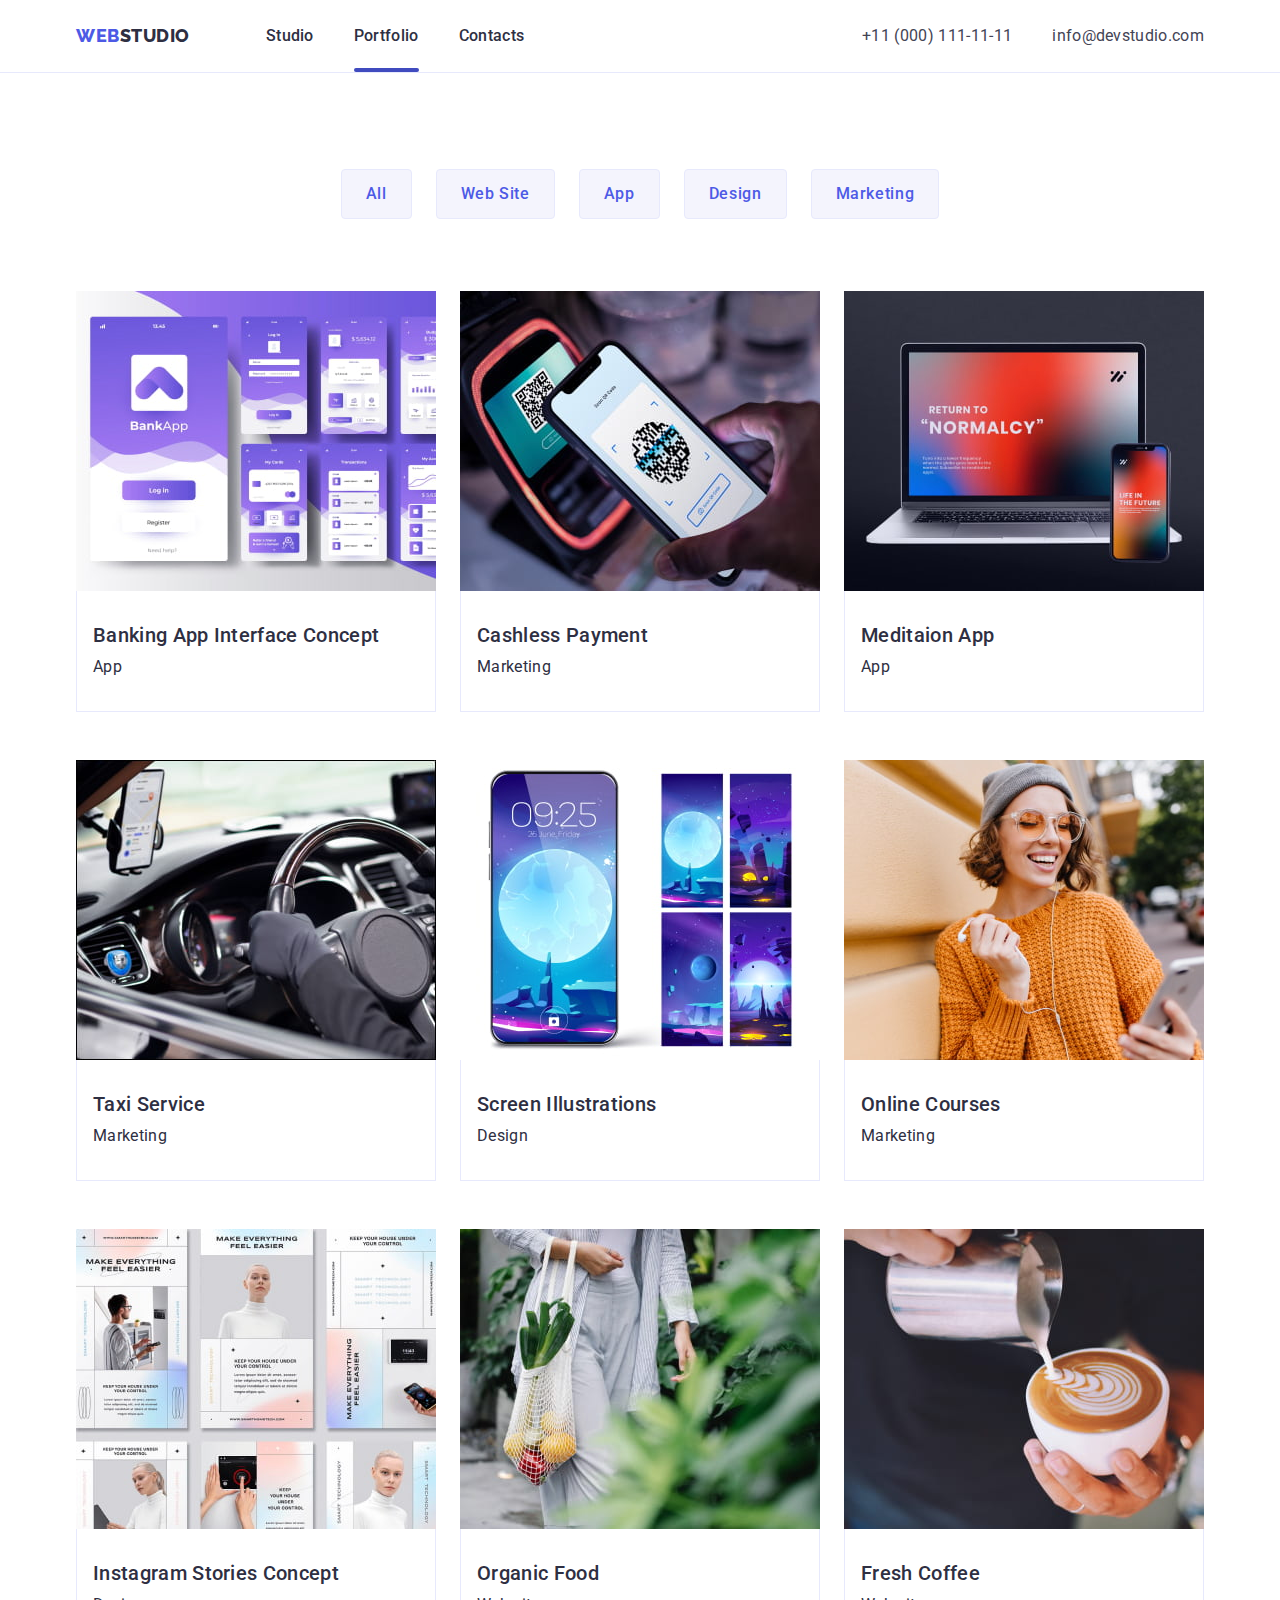
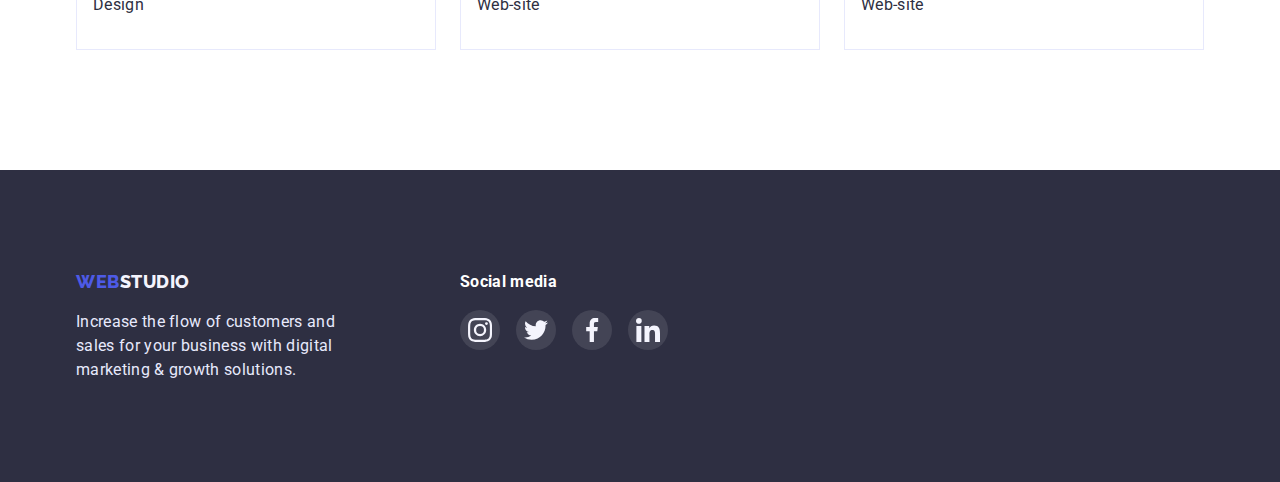
==== portfolio.html @ d9a96823 "Initial commit" ====
<!DOCTYPE html>
<html lang="en">
  <head>
    <meta charset="UTF-8" />
    <meta http-equiv="X-UA-Compatible" content="IE=edge" />
    <meta name="viewport" content="width=device-width, initial-scale=1.0" />
    <title>Portfolio</title>
    <link
      rel="stylesheet"
      href="https://cdn.jsdelivr.net/npm/modern-normalize@1.1.0/modern-normalize.min.css"
    />
    <link rel="preconnect" href="https://fonts.googleapis.com" />
    <link rel="preconnect" href="https://fonts.gstatic.com" crossorigin />
    <link
      href="https://fonts.googleapis.com/css2?family=Raleway:wght@800&family=Roboto:wght@400;500;700;900&display=swap"
      rel="stylesheet"
    />
    <link rel="stylesheet" href="./css/styles.css" />
  </head>
  <body>
    <header class="header">
      <div class="container flex-header">
        <div class="flex-logo-nav">
          <a href="./index.html" class="logo"
            ><span class="logo-web">Web</span>studio</a
          >
          <nav>
            <ul class="list-nav">
              <li class="item">
                <a href="./index.html" class="nav-site">Studio</a>
              </li>
              <li class="item line-after">
                <a href="./portfolio.html" class="nav-site">Portfolio</a>
              </li>
              <li class="item"><a href="" class="nav-site">Contacts</a></li>
            </ul>
          </nav>
        </div>
        <ul class="link-contacts">
          <li>
            <a href="tel:+110001111111" class="link-tel">+11 (000) 111-11-11</a>
          </li>
          <li>
            <a href="mailto:info@devstudio.com" class="link-mail"
              >info@devstudio.com</a
            >
          </li>
        </ul>
      </div>
    </header>
    <main>
      <section class="section portfolio-section">
        <div class="container selection">
          <h1 class="hidden">Portfolio</h1>
          <ul class="list">
            <li class="list-item">
              <button type="button" class="btn-portfolio">All</button>
            </li>
            <li class="list-item">
              <button type="button" class="btn-portfolio">Web Site</button>
            </li>
            <li class="list-item">
              <button type="button" class="btn-portfolio">App</button>
            </li>
            <li class="list-item">
              <button type="button" class="btn-portfolio">Design</button>
            </li>
            <li class="list-item">
              <button type="button" class="btn-portfolio">Marketing</button>
            </li>
          </ul>
          <ul class="portfolio">
            <li class="item">
              <a href="" class="">
                <div class="opacity">
                  <p class="text">
                    14 Stylish and User-Friendly App Design Concepts · Task
                    Manager App · Calorie Tracker App · Exotic Fruit Ecommerce
                    App · Cloud Storage App
                  </p>
                </div>
                <img
                  class=""
                  src="./images/portfolio/app-banking.jpg"
                  alt="Image bank application"
                  width="360"
                  height="300"
                />
                <div class="name-card">
                  <h2 class="subtitel">Banking App Interface Concept</h2>
                  <p class="subtitel-text">App</p>
                </div>
              </a>
            </li>
            <li class="item">
              <a href="" class="">
                <div class="opacity">
                  <p class="text">
                    14 Stylish and User-Friendly App Design Concepts · Task
                    Manager App · Calorie Tracker App · Exotic Fruit Ecommerce
                    App · Cloud Storage App
                  </p>
                </div>

                <img
                  src="./images/portfolio/marketing-payment.jpg"
                  alt="Image of non-cash settlement"
                  width="360"
                  height="300"
                />
                <div class="name-card">
                  <h2 class="subtitel">Cashless Payment</h2>
                  <p class="subtitel-text">Marketing</p>
                </div>
              </a>
            </li>
            <li class="item">
              <a href="" class="">
                <div class="opacity">
                  <p class="text">
                    14 Stylish and User-Friendly App Design Concepts · Task
                    Manager App · Calorie Tracker App · Exotic Fruit Ecommerce
                    App · Cloud Storage App
                  </p>
                </div>

                <img
                  src="./images/portfolio/app-meditation.jpg"
                  alt="Image meditaion app"
                  width="360"
                  height="300"
                />
                <div class="name-card">
                  <h2 class="subtitel">Meditaion App</h2>
                  <p class="subtitel-text">App</p>
                </div>
              </a>
            </li>
            <li class="item">
              <a href="" class="">
                <div class="opacity">
                  <p class="text">
                    14 Stylish and User-Friendly App Design Concepts · Task
                    Manager App · Calorie Tracker App · Exotic Fruit Ecommerce
                    App · Cloud Storage App
                  </p>
                </div>

                <img
                  src="./images/portfolio/marceting-taxi-service.jpg"
                  alt="Image taxi service"
                  width="360"
                  height="300"
                />
                <div class="name-card">
                  <h2 class="subtitel">Taxi Service</h2>
                  <p class="subtitel-text">Marketing</p>
                </div>
              </a>
            </li>
            <li class="item">
              <a href="" class="">
                <div class="opacity">
                  <p class="text">
                    14 Stylish and User-Friendly App Design Concepts · Task
                    Manager App · Calorie Tracker App · Exotic Fruit Ecommerce
                    App · Cloud Storage App
                  </p>
                </div>

                <img
                  src="./images/portfolio/design-screen.jpg"
                  alt="Image screen illustrations"
                  width="360"
                  height="300"
                />
                <div class="name-card">
                  <h2 class="subtitel">Screen Illustrations</h2>
                  <p class="subtitel-text">Design</p>
                </div>
              </a>
            </li>
            <li class="item">
              <a href="" class="">
                <div class="opacity">
                  <p class="text">
                    14 Stylish and User-Friendly App Design Concepts · Task
                    Manager App · Calorie Tracker App · Exotic Fruit Ecommerce
                    App · Cloud Storage App
                  </p>
                </div>

                <img
                  src="./images/portfolio/marceting-online.jpg"
                  alt="Image online courses"
                  width="360"
                  height="300"
                />
                <div class="name-card">
                  <h2 class="subtitel">Online Courses</h2>
                  <p class="subtitel-text">Marketing</p>
                </div>
              </a>
            </li>
            <li class="item">
              <a href="" class="">
                <div class="opacity">
                  <p class="text">
                    14 Stylish and User-Friendly App Design Concepts · Task
                    Manager App · Calorie Tracker App · Exotic Fruit Ecommerce
                    App · Cloud Storage App
                  </p>
                </div>

                <img
                  src="./images/portfolio/design-instagram.jpg"
                  alt="Image instagram stories concept"
                  width="360"
                  height="300"
                />
                <div class="name-card">
                  <h2 class="subtitel">Instagram Stories Concept</h2>
                  <p class="subtitel-text">Design</p>
                </div>
              </a>
            </li>
            <li class="item">
              <a href="" class="">
                <div class="opacity">
                  <p class="text">
                    14 Stylish and User-Friendly App Design Concepts · Task
                    Manager App · Calorie Tracker App · Exotic Fruit Ecommerce
                    App · Cloud Storage App
                  </p>
                </div>

                <img
                  src="./images/portfolio/website-organic.jpg"
                  alt="Image organic food"
                  width="360"
                  height="300"
                />
                <div class="name-card">
                  <h2 class="subtitel">Organic Food</h2>
                  <p class="subtitel-text">Web-site</p>
                </div>
              </a>
            </li>
            <li class="item">
              <a href="" class="">
                <div class="opacity">
                  <p class="text">
                    14 Stylish and User-Friendly App Design Concepts · Task
                    Manager App · Calorie Tracker App · Exotic Fruit Ecommerce
                    App · Cloud Storage App
                  </p>
                </div>

                <img
                  src="./images/portfolio/website-fresh.jpg"
                  alt="Image fresh coffee"
                  width="360"
                  height="300"
                />
                <div class="name-card">
                  <h2 class="subtitel">Fresh Coffee</h2>
                  <p class="subtitel-text">Web-site</p>
                </div>
              </a>
            </li>
          </ul>
        </div>
      </section>
    </main>
    <footer class="footer">
      <div class="container fotter-flex">
        <div class="div-text">
          <a href="./index.html" class="logo-footer"
            ><span class="logo-web">Web</span>studio</a
          >
          <p class="footer-text">
            Increase the flow of customers and sales for your business with
            digital marketing & growth solutions.
          </p>
        </div>
        <div class="div-media">
          <h2 class="titel-media">Social media</h2>
          <ul class="list">
            <li class="item">
              <a href="" class="link">
                <svg>
                  <use href="./images/icons.svg#icon-instagram"></use>
                </svg>
              </a>
            </li>
            <li class="item">
              <a href="" class="link">
                <svg>
                  <use href="./images/icons.svg#icon-twitter"></use>
                </svg>
              </a>
            </li>
            <li class="item">
              <a href="" class="link">
                <svg>
                  <use href="./images/icons.svg#icon-facebook"></use>
                </svg>
              </a>
            </li>
            <li class="item">
              <a href="" class="link">
                <svg>
                  <use href="./images/icons.svg#icon-linkedin"></use>
                </svg>
              </a>
            </li>
          </ul>
        </div>
      </div>
    </footer>
  </body>
</html>
---- css/styles.css ----
:root {
  --background-color: #e5e5e5;
  --primary-brand: #4d5ae5;
  --pressed-state: #404bbf;
  --dark: #2e2f42;
  --success: #31d0aa;
  --text: #434455;
  --subtle-text: #8e8f99;
  --accent: #e7e9fc;
  --light: #f4f4fd;
  --modal-overlay: #2e2f42;
  --hero-background: #2e2f42;
  --margin-right-img: 24px;
}

body {
  color: var(--text);
  font-size: 16px;
  font-family: "Roboto", sans-serif;
  line-height: 1.5;
  letter-spacing: 0.02em;
  transition: ease-in;
}
ul {
  margin: 0;
  padding: 0;
  list-style: none;
}
img {
  display: block;
}
button {
  cursor: pointer;
}
h1,
h2,
h3,
h4,
h5,
h6,
p {
  margin: 0;
  color: var(--dark);
}
a {
  color: currentColor;
  text-decoration: none;
}
.container {
  width: 1158px;
  margin-right: auto;
  margin-left: auto;
  padding-right: 15px;
  padding-left: 15px;
}
.hidden {
  position: absolute;
  overflow: hidden;
  clip: rect(0 0 0 0);
  width: 1px;
  height: 1px;
  margin: -1px;
  padding: 0;
  border: 0;
  white-space: nowrap;
  clip-path: inset(100%);
}

.titel {
  margin-bottom: 72px;

  font-size: 36px;
  line-height: 1.11;
  text-align: center;
  text-transform: capitalize;
}
.list {
  display: flex;
}
.section {
  padding-top: 120px;
  padding-bottom: 120px;
}

/* header */

.header {
  border-bottom: 1px solid #e7e9fc;
}
.flex-header {
  display: flex;
}
.flex-logo-nav {
  display: flex;
}
.logo {
  padding-top: 24px;
  padding-bottom: 24px;
  color: var(--dark);
  font-weight: 800;
  font-size: 18px;

  font-family: "Raleway", sans-serif;
  line-height: 1.33;
  letter-spacing: 0.03em;
  text-transform: uppercase;
}

.logo-web {
  color: var(--primary-brand);
}
.list-nav {
  display: flex;
  margin-left: 76px;
}
.list-nav .item:not(:last-child) {
  margin-right: 40px;
}
.line-after {
  position: relative;
}
.line-after::after {
  content: "";
  position: absolute;
  bottom: 0;
  display: inline-flex;
  width: 100%;
  height: 4px;
  margin: 0;
  padding: 0;
  border-radius: 2px;
  background-color: var(--pressed-state);
}

.nav-site {
  display: block;
  padding-top: 24px;
  padding-bottom: 24px;
  color: var(--dark);
  font-weight: 500;
  transition-timing-function: cubic-bezier(0.4, 0, 0.2, 1);
  transition-duration: 250ms;
  transition-property: color;
}

.nav-site:hover,
.nav-site:focus {
  color: var(--pressed-state);
}
.link-contacts {
  display: flex;
  margin-left: auto;
}
.link-contacts a {
  display: block;
  padding-top: 24px;
  padding-bottom: 24px;
}
.link-tel {
  margin-right: 40px;
  color: inherit;
  transition-timing-function: cubic-bezier(0.4, 0, 0.2, 1);
  transition-duration: 250ms;
  transition-property: color;
}
.link-tel:hover,
.link-tel:focus {
  color: var(--pressed-state);
}

.link-mail {
  color: inherit;
  transition-timing-function: cubic-bezier(0.4, 0, 0.2, 1);
  transition-duration: 250ms;
  transition-property: color;
}
.link-mail:hover,
.link-mail:focus {
  color: var(--pressed-state);
}

/* Hero */
.bg-hero {
  max-width: 1440px;
  height: 600px;
  margin-right: auto;
  margin-left: auto;
  background-color: var(--modal-overlay);
  background-image: linear-gradient(
      to right,
      rgba(46, 47, 66, 0.7),
      rgba(46, 47, 66, 0.7)
    ),
    url(../images/bg-hero.jpg);
  background-position: center;
  background-size: cover;
}
.section-hero {
  padding-top: 188px;
  padding-bottom: 188px;
  background-color: var(--hero-background);
}
.hero-title {
  width: 494px;
  margin-right: auto;
  margin-bottom: 48px;
  margin-left: auto;
  color: #ffffff;

  font-weight: 700;
  font-size: 56px;
  line-height: 1.07;
  text-align: center;
}
.hero-button {
  display: block;
  margin-right: auto;
  margin-left: auto;
  padding: 16px 32px 16px 32px;
  border: none;
  border-radius: 4px;
  background-color: var(--primary-brand);
  color: #ffffff;
  box-shadow: 0px 4px 4px rgba(0, 0, 0, 0.15);
  font-weight: 500;
  font-size: 16px;
  line-height: 1.5;
  letter-spacing: 0.04em;
  transition-timing-function: cubic-bezier(0.4, 0, 0.2, 1);
  transition-duration: 250ms;
  transition-property: background-color;
}

.hero-button:hover,
.hero-button:focus {
  background-color: var(--pressed-state);
}
.list-classes {
  display: flex;
}
.subtitel {
  margin-bottom: 8px;
  font-weight: 500;
  font-size: 20px;
  line-height: 1.2;
}
.list-classes .item {
  width: calc((100%- (var(--margin-right-img)) * 3) / 4);
}
.list-classes .item:not(:last-child) {
  margin-right: var(--margin-right-img);
}
/*section Feature */
.card-svg {
  display: inline-flex;
  margin-bottom: 8px;
  padding-top: 24px;
  padding-right: 100px;
  padding-bottom: 24px;
  padding-left: 100px;
  border-radius: 4px;
  background: var(--light);
}
.feature-svg {
  width: 64px;
  height: 64px;
}
/* section WE DOING */

.work-section {
  padding-top: 0;
}

.list-work {
  width: calc((100%- (var(--margin-right-img)) * 2) / 3);
}
.list-work:not(:last-child) {
  margin-right: var(--margin-right-img);
}

/* section TEAM */

.section-team {
  padding-bottom: 110px;
  background: #f4f4fd;
}

.list-team {
  width: calc((100%- (var(--margin-right-img)) * 2) / 3);
  border-radius: 0px 0px 4px 4px;
  background: #ffffff;
  box-shadow: 0px 1px 6px rgba(46, 47, 66, 0.08),
    0px 1px 1px rgba(46, 47, 66, 0.16), 0px 2px 1px rgba(46, 47, 66, 0.08);
}
.list-team:not(:last-child) {
  margin-right: var(--margin-right-img);
}
.name-team {
  padding-top: 32px;
  padding-right: 16px;
  padding-bottom: 32px;
  padding-left: 16px;
  text-align: center;
}
.name-team .subtitel-text {
  padding-bottom: 8px;
}
.name-team .list {
  display: flex;
}
.name-team .item {
  display: inline-flex;
  border-radius: 50%;
  background: #4d5ae5;
}
.name-team .item:not(:last-child) {
  margin-right: 24px;
}
.name-team .link {
  display: inline-flex;
  padding: 12px;
  border-radius: 50%;
  fill: var(--light);
  transition-timing-function: cubic-bezier(0.4, 0, 0.2, 1);
  transition-duration: 250ms;
  transition-property: background-color;
}
.name-team .link:hover,
.name-team .link:focus {
  background: var(--pressed-state);
}

.name-team svg {
  width: 16px;
  height: 16px;
}

/* Customers */
.customers {
  padding-top: 130px;
}

.customers .list-customers {
  display: inline-flex;
  width: 168px;
  padding: 16px 32px;
  border: 1px solid var(--subtle-text);
  border-radius: 4px;
  fill: var(--subtle-text);
  transition-timing-function: cubic-bezier(0.4, 0, 0.2, 1);
  transition-duration: 250ms;
  transition-property: fill, border, border-radius;
}
.customers .list-customers:not(:last-child) {
  margin-right: 24px;
}
.customers .list-customers:hover {
  border: 1px solid var(--pressed-state);
  border-radius: 4px;
  fill: var(--pressed-state);
}
.customers .svg-customers {
  width: 104px;
  height: 56px;
}
/* footer */
.fotter-flex {
  display: flex;
}
.footer {
  padding-top: 100px;
  padding-bottom: 100px;
  background-color: var(--modal-overlay);
}
.footer-text {
  width: 264px;
  color: var(--accent);

  line-height: 1.5;
}
.logo-footer {
  display: block;
  margin-bottom: 16px;
  color: var(--light);
  font-weight: 800;
  font-size: 18px;

  font-family: "Raleway", sans-serif;
  line-height: 1.33;
  letter-spacing: 0.03em;
  text-transform: uppercase;
}
.div-text {
  margin-right: 120px;
}
.div-media .titel-media {
  margin-bottom: 16px;
  color: #ffffff;
  font-size: 16px;
}
.div-media .link {
  display: inline-flex;
  padding: 8px;
  border-radius: 50%;
  background: rgba(255, 255, 255, 0.1);
  transition-timing-function: cubic-bezier(0.4, 0, 0.2, 1);
  transition-duration: 250ms;
  transition-property: background-color;
}
.div-media .link:hover,
.div-media .link:focus {
  background-color: var(--success);
}
.div-media .item:not(:last-child) {
  margin-right: 16px;
}
.div-media svg {
  width: 24px;
  height: 24px;
  fill: var(--light);
}
/* portfolio */

.portfolio-section {
  padding-top: 96px;
}

.selection .list {
  display: flex;
  justify-content: center;
  margin-bottom: 72px;
}

.list-item:not(:last-child) {
  margin-right: var(--margin-right-img);
}

.btn-portfolio {
  padding: 12px 24px 12px 24px;
  border: 1px solid #e7e9fc;
  border-radius: 4px;
  background: var(--light);
  color: var(--primary-brand);
  font-weight: 500;
  font-size: 16px;
  line-height: 1.5;
  letter-spacing: 0.04em;
  transition-timing-function: cubic-bezier(0.4, 0, 0.2, 1);
  transition-duration: 250ms;
  transition-property: border-color, border-radius, background, color,
    box-shadow;
}
.btn-portfolio:hover,
.btn-portfolio:focus {
  border-color: var(--pressed-state);
  border-radius: 4px;
  background: var(--pressed-state);
  color: #ffffff;
  box-shadow: 0px 3px 1px rgba(0, 0, 0, 0.1), 0px 2px 1px rgba(0, 0, 0, 0.08),
    0px 2px 2px rgba(0, 0, 0, 0.12);
}

.portfolio {
  display: flex;
  flex-wrap: wrap;
  row-gap: 48px;
  column-gap: 24px;
}
.portfolio .item {
  position: relative;
}
.opacity {
  position: absolute;
  width: 100%;
  height: 100%;
  padding-top: 40px;
  padding-right: 32px;
  padding-left: 32px;
  background-color: var(--primary-brand);
  opacity: 0;
  transition-timing-function: cubic-bezier(0.4, 0, 0.2, 1);
  transition-duration: 250ms;
  transform: translate(0px, 300px);
  transition-property: opacity, transform;
}
.item:hover .opacity {
  opacity: 1;
  transform: translate(0px, 0px);
}
.opacity .text {
  color: var(--light);
}

.portfolio .name-card {
  position: relative;
  padding-top: 32px;
  padding-bottom: 32px;
  padding-left: 16px;
  border-right: 1px solid var(--accent);

  border-bottom: 1px solid var(--accent);
  border-left: 1px solid var(--accent);
  background-color: #fff;
}
.portfolio .item {
  overflow: hidden;
  transition-timing-function: cubic-bezier(0.4, 0, 0.2, 1);
  transition-duration: 250ms;
  transition-property: box-shadow;
}
.portfolio .item:hover {
  box-shadow: 0px 1px 6px rgba(46, 47, 66, 0.08),
    0px 1px 1px rgba(46, 47, 66, 0.16), 0px 2px 1px rgba(46, 47, 66, 0.08);
}

/* Modal */
.backdrop {
  position: fixed;
  top: 0;
  left: 0;
  width: 100%;
  height: 100%;

  background-color: rgba(46, 47, 66, 0.4);
}
.modal {
  position: absolute;
  top: 50%;
  left: 50%;
  width: 408px;
  height: 576px;
  border-radius: 4px;
  background: #fcfcfc;
  box-shadow: 0px 1px 1px rgba(0, 0, 0, 0.14), 0px 1px 3px rgba(0, 0, 0, 0.12),
    0px 2px 1px rgba(0, 0, 0, 0.2);
  transform: translate(-50%, -50%);
}
.modal-btn {
  position: absolute;
  top: 24px;
  right: 24px;
  width: 24px;
  height: 24px;
  margin: 0;
  padding: 0;
  border: 1px solid rgba(0, 0, 0, 0.1);
  border-radius: 50%;
  background: var(--accent);
}
.modal-svg {
  width: 8px;
  height: 8px;
  margin: 0;
  padding: 0;
  fill: #000000;
}
.is-hidden {
  opacity: 0;
  visibility: hidden;
  pointer-events: none;
}
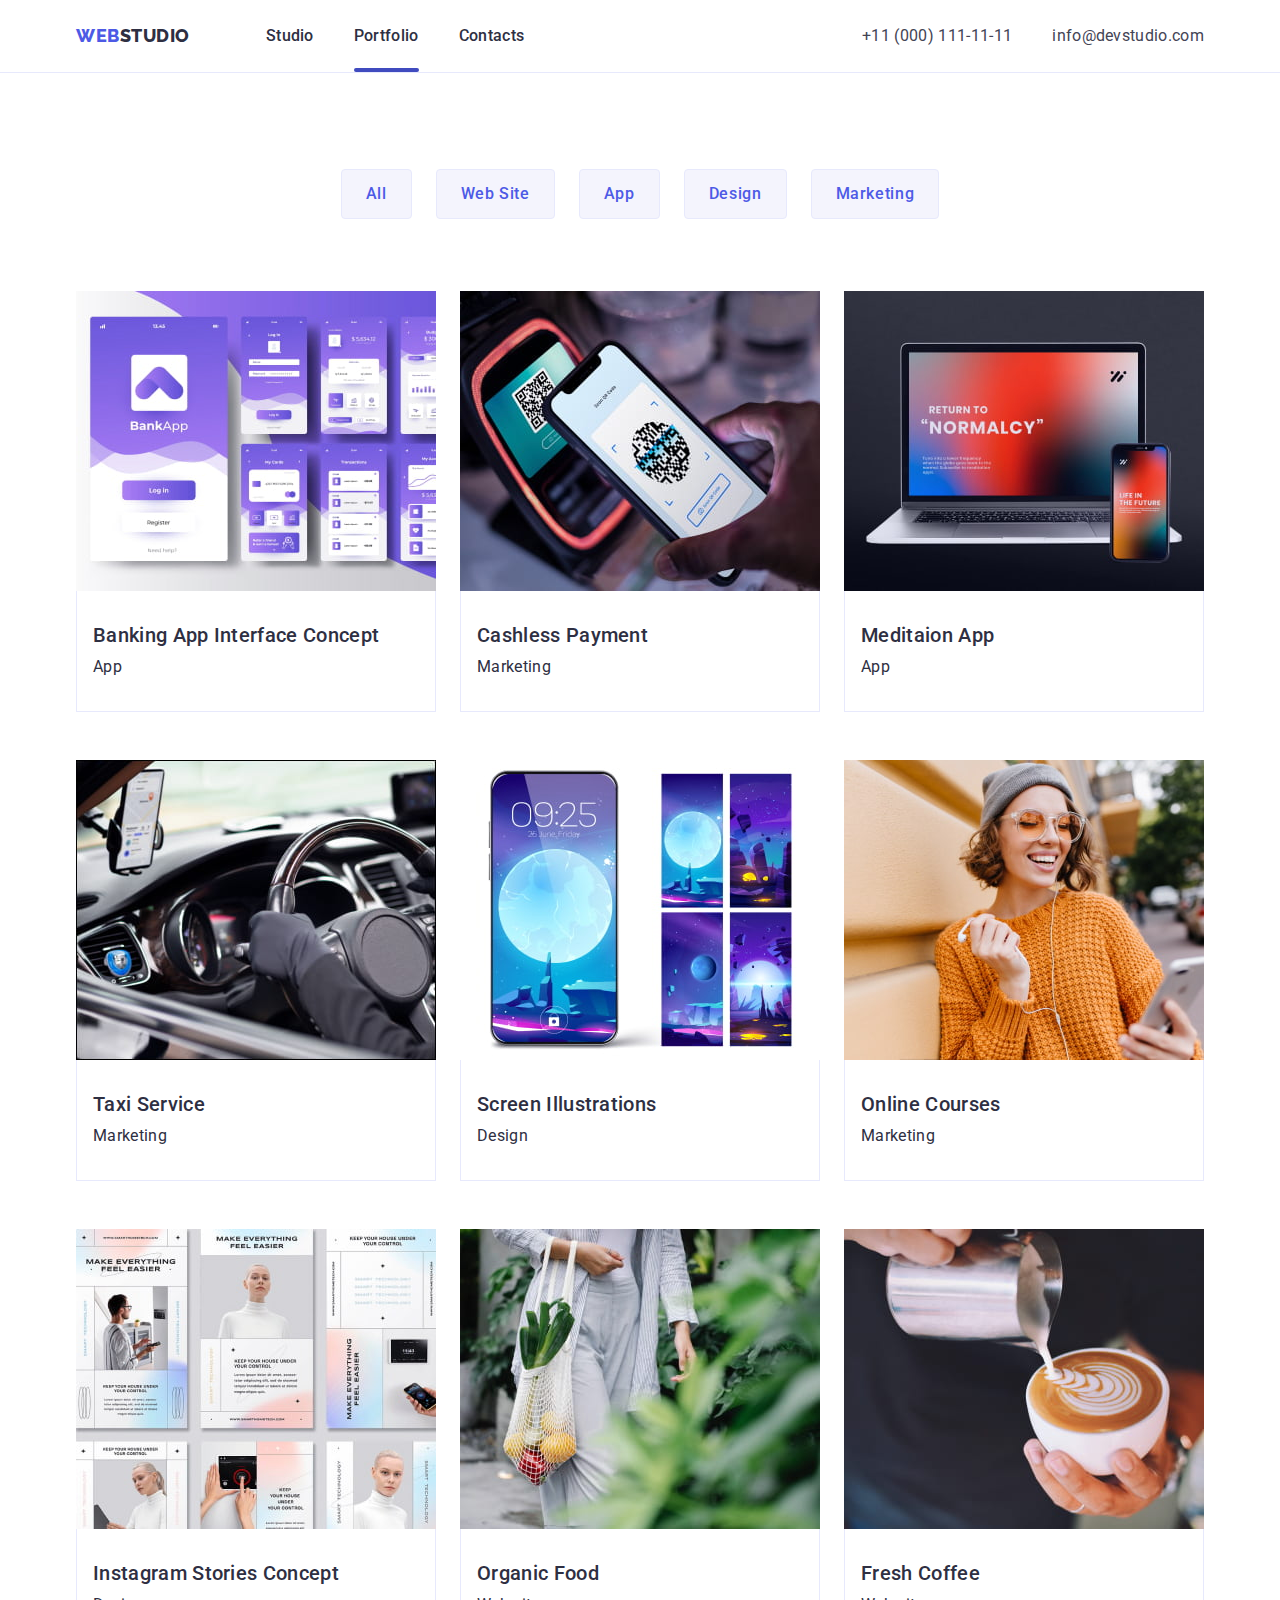
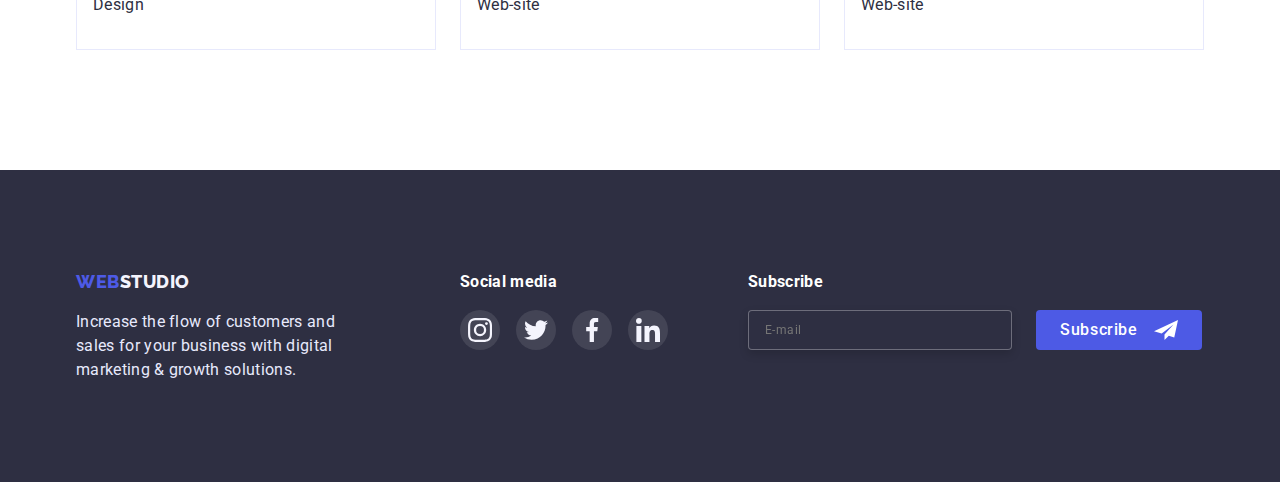
==== commit c1f539f8: "hw6-1" ====
--- a/portfolio.html
+++ b/portfolio.html
@@ -316,6 +316,26 @@
             </li>
           </ul>
         </div>
+        <div class="div-media margin">
+          <h2 class="titel-media">Subscribe</h2>
+          <form class="flex-send">
+            <label>
+              <input
+                class="footer-input"
+                type="email"
+                placeholder="E-mail"
+                name="email-newsletters"
+                required
+              />
+            </label>
+            <button type="submit" class="btn-footer">
+              Subscribe
+              <svg class="modal-svg">
+                <use href="./images/icons.svg#send-mail"></use>
+              </svg>
+            </button>
+          </form>
+        </div>
       </div>
     </footer>
   </body>
--- a/css/styles.css
+++ b/css/styles.css
@@ -82,7 +82,7 @@
   padding-bottom: 120px;
 }
 
-/* header */
+/*! header */
 
 .header {
   border-bottom: 1px solid #e7e9fc;
@@ -419,6 +419,48 @@
   height: 24px;
   fill: var(--light);
 }
+.flex-send {
+  display: flex;
+  align-items: center;
+  margin: 0;
+  padding: 0;
+}
+.flex-send .footer-input {
+  width: 264px;
+  height: 40px;
+  margin-right: 24px;
+  padding-left: 16px;
+  border: 1px solid rgba(255, 255, 255, 0.3);
+  border-radius: 4px;
+  background-color: var(--modal-overlay);
+  color: #ffffff;
+  filter: drop-shadow(0px 4px 4px rgba(0, 0, 0, 0.15));
+}
+.footer-input:placeholder-shown {
+  color: rgba(255, 255, 255, 0.6);
+  font-size: 12px;
+  letter-spacing: 0.04em;
+}
+.margin {
+  margin-left: 80px;
+}
+.btn-footer {
+  display: flex;
+  align-items: center;
+  padding: 8px 24px;
+  border: var(--primary-brand);
+  border-radius: 4px;
+  background: var(--primary-brand);
+  color: #ffffff;
+  font-weight: 500;
+  letter-spacing: 0.04em;
+}
+.btn-footer svg {
+  width: 24px;
+  height: 24px;
+  margin-left: 16px;
+  fill: #ffffff;
+}
 /* portfolio */
 
 .portfolio-section {
@@ -480,8 +522,8 @@
   opacity: 0;
   transition-timing-function: cubic-bezier(0.4, 0, 0.2, 1);
   transition-duration: 250ms;
+  transition-property: opacity, transform;
   transform: translate(0px, 300px);
-  transition-property: opacity, transform;
 }
 .item:hover .opacity {
   opacity: 1;
@@ -527,13 +569,15 @@
   position: absolute;
   top: 50%;
   left: 50%;
-  width: 408px;
-  height: 576px;
   border-radius: 4px;
   background: #fcfcfc;
   box-shadow: 0px 1px 1px rgba(0, 0, 0, 0.14), 0px 1px 3px rgba(0, 0, 0, 0.12),
     0px 2px 1px rgba(0, 0, 0, 0.2);
   transform: translate(-50%, -50%);
+  padding-top: 72px;
+  padding-right: 24px;
+  padding-bottom: 24px;
+  padding-left: 24px;
 }
 .modal-btn {
   position: absolute;
@@ -547,6 +591,9 @@
   border-radius: 50%;
   background: var(--accent);
 }
+.modal-btn:active {
+  background-color: var(--pressed-state);
+}
 .modal-svg {
   width: 8px;
   height: 8px;
@@ -554,8 +601,166 @@
   padding: 0;
   fill: #000000;
 }
+.modal-svg:active {
+  fill: #ffffff;
+}
 .is-hidden {
   opacity: 0;
   visibility: hidden;
   pointer-events: none;
 }
+.modal .titel-form {
+  margin-bottom: 16px;
+  font-weight: 500;
+  font-size: 16px;
+  text-align: center;
+  line-height: 1.5;
+  letter-spacing: 0.02em;
+}
+.modal-form {
+  display: flex;
+  flex-wrap: wrap;
+  width: 360px;
+  margin: 0;
+}
+.modal-grup {
+  position: relative;
+  display: block;
+
+  width: 360px;
+  height: 40px;
+  margin-bottom: 8px;
+  color: var(--text);
+  font-size: 18px;
+  letter-spacing: 0.02em;
+}
+.modal-form svg {
+  position: absolute;
+  top: 8px;
+  left: 16px;
+  width: 22px;
+  height: 24px;
+  pointer-events: none;
+  fill: var(--dark);
+}
+.modal-label {
+  margin: 0;
+  padding: 0;
+  margin-bottom: 4px;
+  font-size: 12px;
+  line-height: 14px;
+  letter-spacing: 0.01em;
+  color: #8e8f99;
+}
+.modal-input {
+  display: block;
+  width: 100%;
+  height: 100%;
+  padding-left: 38px;
+  border: 1px solid rgba(33, 33, 33, 0.2);
+  border-radius: 4px;
+}
+.modal-input:focus {
+  border: 1px solid var(--primary-brand);
+  border-radius: 4px;
+  outline: transparent;
+  transition-timing-function: cubic-bezier(0.4, 0, 0.2, 1);
+  transition-duration: 250ms;
+  transition-property: border, border-radius;
+}
+.modal-input:focus + svg {
+  fill: #404bbf;
+  transition-timing-function: cubic-bezier(0.4, 0, 0.2, 1);
+  transition-duration: 250ms;
+  transition-property: fill;
+}
+
+.modal-form .modal-textarea {
+  display: block;
+  width: 360px;
+  height: 120px;
+  border: 1px solid rgba(33, 33, 33, 0.2);
+  border-radius: 4px;
+  color: var(--text);
+  font-size: 18px;
+  letter-spacing: 0.02em;
+  resize: none;
+}
+.modal-form .modal-textarea:focus {
+  border: 1px solid var(--primary-brand);
+  border-radius: 4px;
+  outline: transparent;
+  transition-timing-function: cubic-bezier(0.4, 0, 0.2, 1);
+  transition-duration: 250ms;
+  transition-property: border, border-radius;
+}
+.modal-form .modal-textarea::placeholder {
+  padding-top: 8px;
+  padding-left: 16px;
+  color: rgba(117, 117, 117, 0.5);
+  font-size: 12px;
+  line-height: 1.33;
+  letter-spacing: 0.04em;
+}
+.modal-form .input {
+  display: flex;
+  font-weight: 400;
+  font-size: 12px;
+  line-height: 1.33;
+  margin-top: 16px;
+}
+
+.modal-form .link {
+  color: var(--primary-brand);
+  font-size: 12px;
+  line-height: 1.33;
+  letter-spacing: 0.04em;
+  text-decoration: underline;
+}
+.modal-form .link:hover,
+.modal-form .link:focus {
+  color: var(--pressed-state);
+  transition-timing-function: cubic-bezier(0.4, 0, 0.2, 1);
+  transition-duration: 250ms;
+  transition-property: color;
+}
+.button-modal {
+  display: block;
+  width: 169px;
+  height: 56px;
+  margin-top: 24px;
+  margin-right: auto;
+  margin-left: auto;
+  border: 0;
+  border-radius: 4px;
+  background-color: var(--primary-brand);
+  color: #ffffff;
+  box-shadow: 0 4px 4px rgba(0, 0, 0, 0.15);
+}
+.button-modal:hover,
+.button-modal:focus {
+  background-color: var(--pressed-state);
+  transition-timing-function: cubic-bezier(0.4, 0, 0.2, 1);
+  transition-duration: 250ms;
+  transition-property: background-color;
+}
+.checkbox {
+  appearance: none;
+  width: 16px;
+  height: 16px;
+  border-radius: 2px;
+  border: 1px solid var(--dark);
+  background-image: url('data:image/svg+xml,%3Csvg width="10" height="8" viewBox="0 0 10 8" fill="none" xmlns="http://www.w3.org/2000/svg"%3E%3Cpath d="M8.44558 0.255056C8.61838 0.089653 8.84834 -0.00178848 9.08693 2.65108e-05C9.32551 0.0018415 9.55407 0.0967713 9.72436 0.264784C9.89466 0.432797 9.99337 0.660752 9.99968 0.900549C10.006 1.14034 9.91939 1.37323 9.75816 1.55005L4.86357 7.70436C4.7794 7.79551 4.67782 7.86865 4.5649 7.91942C4.45198 7.97018 4.33003 7.99754 4.20636 7.99984C4.08268 8.00214 3.95981 7.97935 3.8451 7.93282C3.73038 7.88629 3.62618 7.81698 3.53872 7.72903L0.292827 4.46564C0.202435 4.38096 0.129933 4.27884 0.0796475 4.16537C0.0293621 4.05191 0.00232279 3.92942 0.000143182 3.80522C-0.00203643 3.68102 0.0206883 3.55765 0.0669613 3.44248C0.113234 3.3273 0.182108 3.22267 0.269473 3.13483C0.356838 3.047 0.460905 2.97775 0.575465 2.93123C0.690026 2.88471 0.812734 2.86186 0.936267 2.86405C1.0598 2.86624 1.18163 2.89343 1.29449 2.94398C1.40734 2.99454 1.50892 3.06743 1.59315 3.15831L4.16189 5.73967L8.42227 0.28219C8.42994 0.272694 8.43813 0.263635 8.4468 0.255056H8.44558Z" fill="%23F4F4FD"/%3E%3C/svg%3E%0A');
+  background-repeat: no-repeat;
+  background-position: center;
+  background-size: 10px;
+}
+.modal-form .checkbox:checked {
+  background-color: var(--pressed-state);
+  transition-timing-function: cubic-bezier(0.4, 0, 0.2, 1);
+  transition-duration: 250ms;
+  transition-property: background-color;
+}
+.input span {
+  padding-left: 8px;
+}
